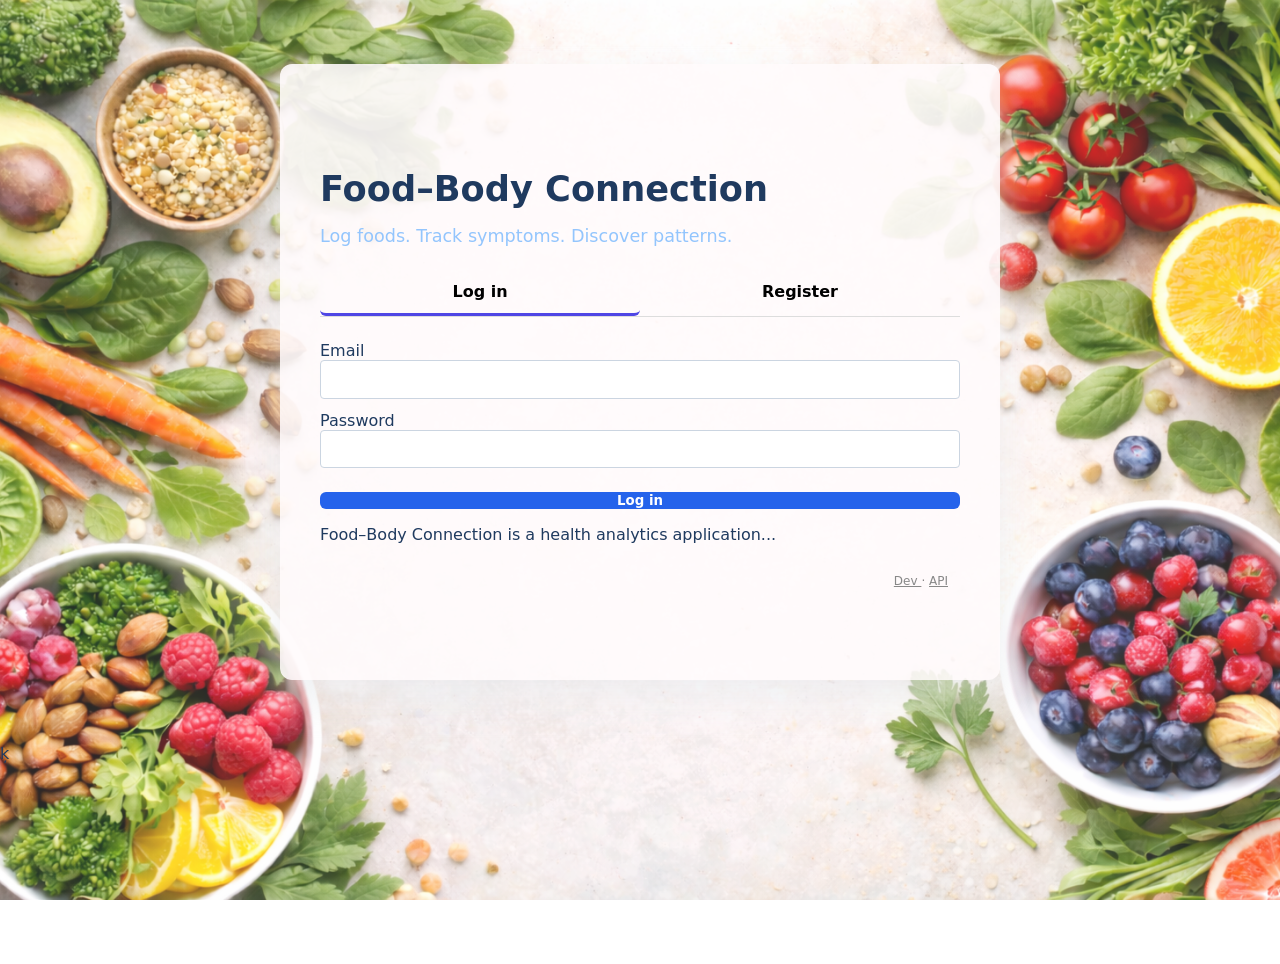
==== docs/index.html @ 5cd2c103 "index.html" ====
<!-- docs/index.html -->
<!DOCTYPE html>
<html lang="en">
<head>
  <meta charset="UTF-8" />
  <meta name="viewport" content="width=device-width, initial-scale=1.0"/>
  <title>Food–Body Connection | Login</title>
  <!-- Site Visit Counter -->
  <script data-goatcounter="https://kohoutal.goatcounter.com/count"
      async src="//gc.zgo.at/count.js">
  </script>
  <link rel="stylesheet" href="styles.css" />
  <link rel="icon" type="image/png" href="assets/images/background_iphone.png">
  <link rel="apple-touch-icon" href="static/apple-touch-icon.png">
</head>

<body>
  <main class="container">

    <h1>Food–Body Connection</h1>
    <p class="tagline">Log foods. Track symptoms. Discover patterns.</p>

    <!-- Tabs -->
    <div class="tabs">
      <button class="tab active" data-tab="login">Log in</button>
      <button class="tab" data-tab="register">Register</button>
    </div>

    <!-- Login -->
    <form id="login-form" class="form active">
      <label>
        Email
        <input type="email" id="login_email" required />
      </label>

      <label>
        Password
        <input type="password" id="login_password" required />
      </label>

      <button type="submit" class="primary">Log in</button>
    </form>

    <!-- Register -->
    <form id="register-form" class="form">
      <label>
        Email
        <input type="email" id="registration_email" required />
      </label>

      <label>
        Password
        <input type="password" id="registration_password" required />
      </label>

      <button type="submit" class="primary">Create account</button>
    </form>

    <p id="login-success" class="success"></p>
    <p id="login-error" class="error"></p>
    <p id="registration-success" class="success"></p>
    <p id="registration-error" class="error"></p>



    <div class="project-card">
      <!-- main content -->
      <p>Food–Body Connection is a health analytics application...</p>

      <!-- footnote -->
      <div class="project-footnote">
        <a href="https://alkohout.github.io/projects/food_body_connection/">
          Dev
        </a>
        ·
        <a href="https://foodbodyconnection.54.253.73.35.nip.io/docs" target="_blank">
          API
        </a>
      </div>
    </div>
  </main>
ķ
  <script type="module" src="js/main.js"></script>
  <script src="js/tabs.js"></script>
</body>
</html>
---- docs/styles.css ----
/* =========================
   Base / Reset
   ========================= */

html, body {
  height: 100%;
  margin: 0;
}

body {
  font-family: system-ui, -apple-system, BlinkMacSystemFont, "Segoe UI", sans-serif;
  color: #1f3a5f;
  background:
    linear-gradient(rgba(255,255,255,0.15), rgba(255,255,255,0.15)),
    url("assets/images/background.png") center / cover no-repeat fixed;
}

/* Mobile background */
@media (max-width: 768px) {
  body {
    background: url("assets/images/foodbody_background_mobile.jpg") center / cover no-repeat;
  }
}


/* =========================
   Layout
   ========================= */

.container {
  max-width: 640px;
  margin: 4rem auto;
  padding: 5rem 2.5rem;
  background: rgba(255, 251, 252, 0.9);
  border-radius: 12px;
  box-shadow: 0 20px 40px rgba(229, 231, 235, 0.6);
}


/* =========================
   Typography
   ========================= */

h1 {
  font-size: 2.2rem;
  margin-bottom: 0.5rem;
}

.tagline {
  font-size: 1.1rem;
  color: #93c5fd;
  margin-bottom: 1.5rem;
}

.status {
  margin-top: 1.5rem;
  font-style: italic;
  color: #9ca3af;
}

.success {
  color: #1a7f37;
  font-weight: 600;
  margin-top: 1rem;
}

.error {
  color: #b42318;
  font-weight: 600;
  margin-top: 1rem;
}

.helper-text {
  font-size: 0.85rem;
  color: #64748b;
}


/* =========================
   Tabs
   ========================= */

.tabs {
  display: flex;
  margin-bottom: 1.5rem;
  border-bottom: 1px solid #ddd;
}

.tab {
  flex: 1;
  padding: 0.75rem;
  background: none;
  border: none;
  font-size: 1rem;
  cursor: pointer;
  border-bottom: 3px solid transparent;
}

.tab.active {
  font-weight: 600;
  border-bottom-color: #4f46e5;
}


/* =========================
   Buttons
   ========================= */

button {
  font-family: inherit;
  font-weight: 600;
  border-radius: 6px;
  cursor: pointer;
}

.primary {
  background: #2563eb;
  color: #fff;
  border: none;
}

.primary:hover {
  background: #1d4ed8;
}

.secondary {
  background: #e5e7eb;
  color: #1f2937;
  border: 1px solid #cbd5e1;
}

.secondary:hover {
  background: #d1d5db;
}

button.primary {
  width: 100%;
  margin-top: 0.75rem;
}


/* =========================
   Forms – unified system
   ========================= */

.form {
  display: none;
  flex-direction: column;
  gap: 0.75rem;
}

.form.active {
  display: flex;
}

/* One row = label + control */
.form-row {
  display: grid;
  grid-template-columns: 130px 1fr;
  align-items: center;
  gap: 0.75rem;
}

/* Labels */
.form-row label {
  font-size: 0.9rem;
  white-space: nowrap;
}

/* Inputs & selects */
input,
select {
  height: 2.4rem;
  padding: 0 0.6rem;
  border-radius: 4px;
  border: 1px solid #cbd5e1;
  width: 100%;
  box-sizing: border-box;
}

/* Focus */
input:focus,
select:focus {
  outline: none;
  border-color: #2563eb;
  box-shadow: 0 0 0 2px rgba(37, 99, 235, 0.15);
}

/* Inline groups (quantity + unit, add allergen) */
.inline-fields,
.inline-add {
  display: inline-flex;
  align-items: center;
  gap: 0.5rem;
}

/* Field sizing */
#allergen-quantity,
#allergen-unit {
  width: 80px;
}

#allergen-date {
  width: 200px;
}

.inline-add input[type="text"] {
  width: 20ch;
}

/* Helper text alignment */
.form-row + .helper-text {
  margin-left: 130px;
}


/* =========================
   Autocomplete
   ========================= */

.autocomplete-wrapper {
  position: relative;
}

.suggestions {
  display: none;
  position: absolute;
  top: 100%;
  left: 0;
  right: 0;
  z-index: 1000;
  background: #fff;
  border: 1px solid #ccc;
  list-style: none;
  margin: 0;
  padding: 0;
  max-width: 300px;
}

.suggestions.visible {
  display: block;
}

.suggestions li {
  padding: 6px;
  cursor: pointer;
}

.suggestions li:hover {
  background: #eee;
}


/* =========================
   Stats / Analysis
   ========================= */

.stat-inline {
  display: flex;
  align-items: center;
  gap: 0.5rem;
  padding: 0.25rem 0.5rem;
  margin-left: 1rem;
  opacity: 0.9;
}

.stat-label {
  width: 110px;
  font-size: 0.85rem;
  color: #666;
}

.stat-value {
  font-size: 0.85rem;
  font-weight: 500;
}

.green { color: #2e7d32; }
.orange { color: #ef6c00; }
.red { color: #c62828; }


/* =========================
   Figures / Images
   ========================= */

.img-figure {
  display: inline-block;
}

.img-figure img {
  display: block;
  max-width: 100%;
  height: auto;
}

.img-figure figcaption {
  font-size: 0.6em;
  color: #666;
  text-align: justify;
}


/* =========================
   Responsive
   ========================= */

@media (max-width: 600px) {
  .form-row {
    grid-template-columns: 1fr;
  }

  .form-row + .helper-text {
    margin-left: 0;
  }
}

.range-wrapper {
  width: 100%;
  position: relative;
}

.range-wrapper input[type="range"] {
  width: 100%;
}

.range-labels {
  position: relative;
  height: 1.5em;
  margin-top: 6px;
}

.range-labels span {
  position: absolute;
  transform: translateX(-50%);
  font-size: 0.85em;
  white-space: nowrap;
}


.project-card {
  position: relative;
  padding-bottom: 2.5rem; /* room for footnote */
}

.project-footnote {
  position: absolute;
  bottom: 0.75rem;
  right: 0.75rem;

  font-size: 0.75em;
  color: #888;
  white-space: nowrap;
}

.project-footnote a {
  color: inherit;
  text-decoration: underline;
  text-decoration-thickness: 1px;
}

.project-footnote a:hover {
  color: #444;
}
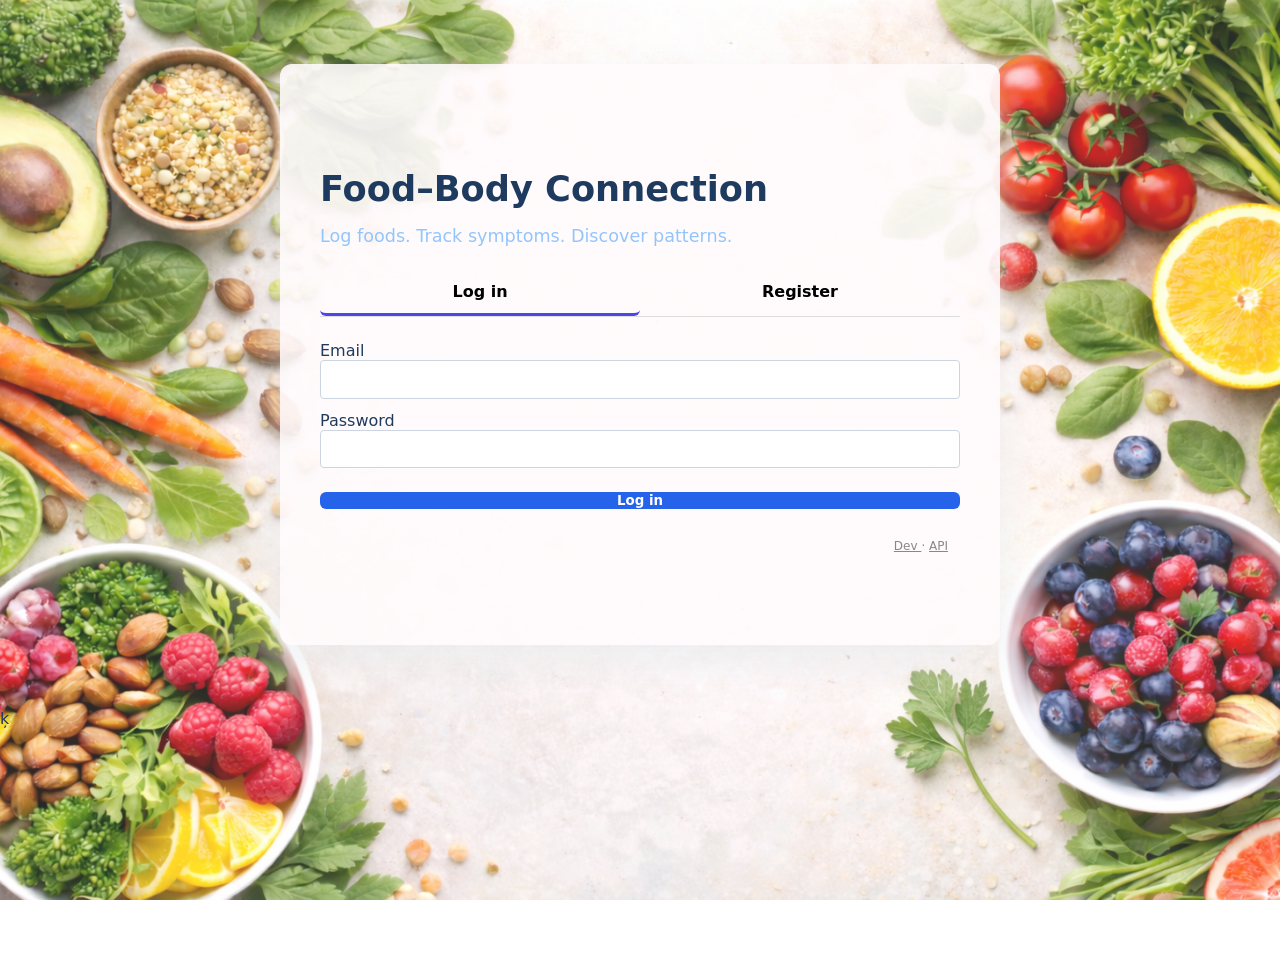
==== commit c2400457: "index.html" ====
--- a/docs/index.html
+++ b/docs/index.html
@@ -16,6 +16,7 @@
 
 <body>
   <main class="container">
+    <div class="project-card">
 
     <h1>Food–Body Connection</h1>
     <p class="tagline">Log foods. Track symptoms. Discover patterns.</p>
@@ -63,9 +64,6 @@
 
 
 
-    <div class="project-card">
-      <!-- main content -->
-      <p>Food–Body Connection is a health analytics application...</p>
 
       <!-- footnote -->
       <div class="project-footnote">
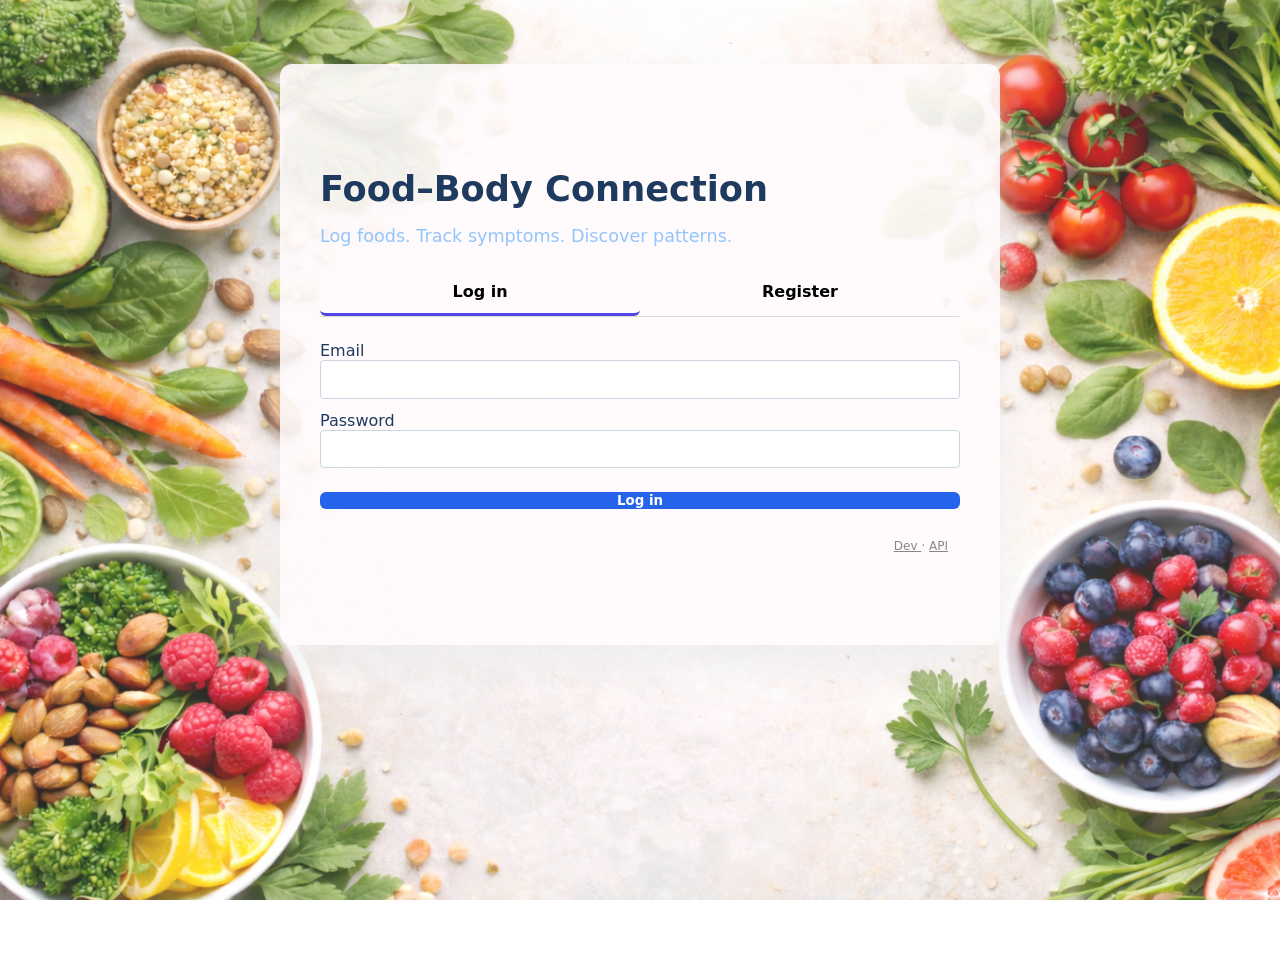
==== commit 9c61fd77: "commenting" ====
--- a/docs/index.html
+++ b/docs/index.html
@@ -2,13 +2,19 @@
 <!DOCTYPE html>
 <html lang="en">
 <head>
+  <!-- ===================== -->
+  <!-- Meta & Page Setup -->
+  <!-- ===================== -->
   <meta charset="UTF-8" />
   <meta name="viewport" content="width=device-width, initial-scale=1.0"/>
   <title>Food–Body Connection | Login</title>
-  <!-- Site Visit Counter -->
+
+  <!-- Site Visit Counter (GoatCounter Analytics) -->
   <script data-goatcounter="https://kohoutal.goatcounter.com/count"
       async src="//gc.zgo.at/count.js">
   </script>
+
+  <!-- Styles & Icons -->
   <link rel="stylesheet" href="styles.css" />
   <link rel="icon" type="image/png" href="assets/images/background_iphone.png">
   <link rel="apple-touch-icon" href="static/apple-touch-icon.png">
@@ -16,69 +22,109 @@
 
 <body>
   <main class="container">
+
+    <!-- ===================== -->
+    <!-- Project Card Wrapper -->
+    <!-- ===================== -->
     <div class="project-card">
 
-    <h1>Food–Body Connection</h1>
-    <p class="tagline">Log foods. Track symptoms. Discover patterns.</p>
+      <!-- Application Title -->
+      <h1>Food–Body Connection</h1>
 
-    <!-- Tabs -->
-    <div class="tabs">
-      <button class="tab active" data-tab="login">Log in</button>
-      <button class="tab" data-tab="register">Register</button>
-    </div>
+      <!-- Short product description -->
+      <p class="tagline">
+        Log foods. Track symptoms. Discover patterns.
+      </p>
 
-    <!-- Login -->
-    <form id="login-form" class="form active">
-      <label>
-        Email
-        <input type="email" id="login_email" required />
-      </label>
+      <!-- ===================== -->
+      <!-- Authentication Tabs -->
+      <!-- ===================== -->
+      <!-- Controlled by js/tabs.js -->
+      <div class="tabs">
+        <button class="tab active" data-tab="login">Log in</button>
+        <button class="tab" data-tab="register">Register</button>
+      </div>
 
-      <label>
-        Password
-        <input type="password" id="login_password" required />
-      </label>
+      <!-- ========================================================= -->
+      <!-- ======================= LOGIN FORM ====================== -->
+      <!-- ========================================================= -->
+      <!-- Handles existing user authentication (js/main.js) -->
+      <form id="login-form" class="form active">
 
-      <button type="submit" class="primary">Log in</button>
-    </form>
+        <!-- Email input -->
+        <label>
+          Email
+          <input type="email" id="login_email" required />
+        </label>
 
-    <!-- Register -->
-    <form id="register-form" class="form">
-      <label>
-        Email
-        <input type="email" id="registration_email" required />
-      </label>
+        <!-- Password input -->
+        <label>
+          Password
+          <input type="password" id="login_password" required />
+        </label>
 
-      <label>
-        Password
-        <input type="password" id="registration_password" required />
-      </label>
+        <!-- Submit button -->
+        <button type="submit" class="primary">Log in</button>
+      </form>
 
-      <button type="submit" class="primary">Create account</button>
-    </form>
+      <!-- ========================================================= -->
+      <!-- ===================== REGISTRATION FORM ================= -->
+      <!-- ========================================================= -->
+      <!-- Handles new account creation (js/main.js) -->
+      <form id="register-form" class="form">
 
-    <p id="login-success" class="success"></p>
-    <p id="login-error" class="error"></p>
-    <p id="registration-success" class="success"></p>
-    <p id="registration-error" class="error"></p>
+        <!-- Email input -->
+        <label>
+          Email
+          <input type="email" id="registration_email" required />
+        </label>
 
+        <!-- Password input -->
+        <label>
+          Password
+          <input type="password" id="registration_password" required />
+        </label>
 
+        <!-- Submit button -->
+        <button type="submit" class="primary">Create account</button>
+      </form>
 
+      <!-- ===================== -->
+      <!-- Status Messages -->
+      <!-- ===================== -->
+      <!-- Populated dynamically by main.js -->
+      <p id="login-success" class="success"></p>
+      <p id="login-error" class="error"></p>
+      <p id="registration-success" class="success"></p>
+      <p id="registration-error" class="error"></p>
 
-      <!-- footnote -->
+      <!-- ===================== -->
+      <!-- Footer Links -->
+      <!-- ===================== -->
       <div class="project-footnote">
+        <!-- Developer / project page -->
         <a href="https://alkohout.github.io/projects/food_body_connection/">
           Dev
         </a>
         ·
+        <!-- API documentation -->
         <a href="https://foodbodyconnection.54.253.73.35.nip.io/docs" target="_blank">
           API
         </a>
       </div>
+
     </div>
   </main>
-ķ
+
+  <!-- ===================== -->
+  <!-- JavaScript Files -->
+  <!-- ===================== -->
+
+  <!-- Main authentication logic -->
   <script type="module" src="js/main.js"></script>
+
+  <!-- Tab switching functionality -->
   <script src="js/tabs.js"></script>
+
 </body>
-</html>
+</html>
--- a/docs/styles.css
+++ b/docs/styles.css
@@ -2,20 +2,24 @@
    Base / Reset
    ========================= */
 
+/* Ensure full-height layout and remove default spacing */
 html, body {
   height: 100%;
   margin: 0;
 }
 
+/* Global body styling: font, text color, and layered background */
 body {
   font-family: system-ui, -apple-system, BlinkMacSystemFont, "Segoe UI", sans-serif;
   color: #1f3a5f;
   background:
+    /* Light overlay for better text readability */
     linear-gradient(rgba(255,255,255,0.15), rgba(255,255,255,0.15)),
+    /* Desktop background image */
     url("assets/images/background.png") center / cover no-repeat fixed;
 }
 
-/* Mobile background */
+/* Mobile-specific background (simpler, non-fixed for performance) */
 @media (max-width: 768px) {
   body {
     background: url("assets/images/foodbody_background_mobile.jpg") center / cover no-repeat;
@@ -27,13 +31,14 @@
    Layout
    ========================= */
 
+/* Main centered content container (card style) */
 .container {
   max-width: 640px;
-  margin: 4rem auto;
-  padding: 5rem 2.5rem;
-  background: rgba(255, 251, 252, 0.9);
-  border-radius: 12px;
-  box-shadow: 0 20px 40px rgba(229, 231, 235, 0.6);
+  margin: 4rem auto;              /* Center horizontally with top spacing */
+  padding: 5rem 2.5rem;           /* Inner spacing */
+  background: rgba(255, 251, 252, 0.9); /* Semi-transparent background */
+  border-radius: 12px;            /* Rounded corners */
+  box-shadow: 0 20px 40px rgba(229, 231, 235, 0.6); /* Soft shadow */
 }
 
 
@@ -41,35 +46,41 @@
    Typography
    ========================= */
 
+/* Main page heading */
 h1 {
   font-size: 2.2rem;
   margin-bottom: 0.5rem;
 }
 
+/* Subtitle or tagline text */
 .tagline {
   font-size: 1.1rem;
   color: #93c5fd;
   margin-bottom: 1.5rem;
 }
 
+/* Neutral status message (e.g., loading state) */
 .status {
   margin-top: 1.5rem;
   font-style: italic;
   color: #9ca3af;
 }
 
+/* Success message styling */
 .success {
   color: #1a7f37;
   font-weight: 600;
   margin-top: 1rem;
 }
 
+/* Error message styling */
 .error {
   color: #b42318;
   font-weight: 600;
   margin-top: 1rem;
 }
 
+/* Small helper or hint text */
 .helper-text {
   font-size: 0.85rem;
   color: #64748b;
@@ -80,22 +91,25 @@
    Tabs
    ========================= */
 
+/* Tab container with bottom divider */
 .tabs {
   display: flex;
   margin-bottom: 1.5rem;
   border-bottom: 1px solid #ddd;
 }
 
+/* Individual tab button */
 .tab {
-  flex: 1;
+  flex: 1;                        /* Equal width tabs */
   padding: 0.75rem;
   background: none;
   border: none;
   font-size: 1rem;
   cursor: pointer;
-  border-bottom: 3px solid transparent;
-}
-
+  border-bottom: 3px solid transparent; /* For active indicator */
+}
+
+/* Active tab styling */
 .tab.active {
   font-weight: 600;
   border-bottom-color: #4f46e5;
@@ -106,6 +120,7 @@
    Buttons
    ========================= */
 
+/* Base button styling */
 button {
   font-family: inherit;
   font-weight: 600;
@@ -113,26 +128,31 @@
   cursor: pointer;
 }
 
+/* Primary action button */
 .primary {
   background: #2563eb;
   color: #fff;
   border: none;
 }
 
+/* Primary hover state */
 .primary:hover {
   background: #1d4ed8;
 }
 
+/* Secondary action button */
 .secondary {
   background: #e5e7eb;
   color: #1f2937;
   border: 1px solid #cbd5e1;
 }
 
+/* Secondary hover state */
 .secondary:hover {
   background: #d1d5db;
 }
 
+/* Full-width primary button (typically form submit) */
 button.primary {
   width: 100%;
   margin-top: 0.75rem;
@@ -143,31 +163,33 @@
    Forms – unified system
    ========================= */
 
+/* Hidden by default (toggled via .active class) */
 .form {
   display: none;
   flex-direction: column;
-  gap: 0.75rem;
-}
-
+  gap: 0.75rem; /* Vertical spacing between rows */
+}
+
+/* Visible form */
 .form.active {
   display: flex;
 }
 
-/* One row = label + control */
+/* Form row layout: label + input grid */
 .form-row {
   display: grid;
-  grid-template-columns: 130px 1fr;
+  grid-template-columns: 130px 1fr; /* Fixed label width */
   align-items: center;
   gap: 0.75rem;
 }
 
-/* Labels */
+/* Label styling */
 .form-row label {
   font-size: 0.9rem;
   white-space: nowrap;
 }
 
-/* Inputs & selects */
+/* Text inputs and dropdowns */
 input,
 select {
   height: 2.4rem;
@@ -178,7 +200,7 @@
   box-sizing: border-box;
 }
 
-/* Focus */
+/* Focus state for accessibility feedback */
 input:focus,
 select:focus {
   outline: none;
@@ -186,7 +208,7 @@
   box-shadow: 0 0 0 2px rgba(37, 99, 235, 0.15);
 }
 
-/* Inline groups (quantity + unit, add allergen) */
+/* Inline field grouping (e.g., quantity + unit) */
 .inline-fields,
 .inline-add {
   display: inline-flex;
@@ -194,7 +216,7 @@
   gap: 0.5rem;
 }
 
-/* Field sizing */
+/* Specific field width constraints */
 #allergen-quantity,
 #allergen-unit {
   width: 80px;
@@ -204,11 +226,12 @@
   width: 200px;
 }
 
+/* Narrow width for inline text input */
 .inline-add input[type="text"] {
   width: 20ch;
 }
 
-/* Helper text alignment */
+/* Align helper text under input column */
 .form-row + .helper-text {
   margin-left: 130px;
 }
@@ -218,14 +241,16 @@
    Autocomplete
    ========================= */
 
+/* Wrapper enables absolute positioning of suggestions */
 .autocomplete-wrapper {
   position: relative;
 }
 
+/* Dropdown suggestion list */
 .suggestions {
   display: none;
   position: absolute;
-  top: 100%;
+  top: 100%;      /* Directly below input */
   left: 0;
   right: 0;
   z-index: 1000;
@@ -237,15 +262,18 @@
   max-width: 300px;
 }
 
+/* Visible state */
 .suggestions.visible {
   display: block;
 }
 
+/* Individual suggestion item */
 .suggestions li {
   padding: 6px;
   cursor: pointer;
 }
 
+/* Hover effect for suggestions */
 .suggestions li:hover {
   background: #eee;
 }
@@ -255,26 +283,34 @@
    Stats / Analysis
    ========================= */
 
+/* Inline statistic row */
 .stat-inline {
   display: flex;
   align-items: center;
-  gap: 0.5rem;
+  gap: 0.5rem; 
   padding: 0.25rem 0.5rem;
   margin-left: 1rem;
   opacity: 0.9;
 }
 
+/* Fixed-width stat label */
 .stat-label {
-  width: 110px;
+  flex: 0 0 200px;
+  width: 200px;
   font-size: 0.85rem;
   color: #666;
 }
 
+/* Right-aligned numeric stat value */
 .stat-value {
+  flex: 0 0 80px;
   font-size: 0.85rem;
   font-weight: 500;
-}
-
+  text-align: right;
+  font-variant-numeric: tabular-nums; /* Align digits evenly */
+}
+
+/* Color indicators */
 .green { color: #2e7d32; }
 .orange { color: #ef6c00; }
 .red { color: #c62828; }
@@ -284,16 +320,19 @@
    Figures / Images
    ========================= */
 
+/* Wrapper for images with captions */
 .img-figure {
   display: inline-block;
 }
 
+/* Responsive image behavior */
 .img-figure img {
   display: block;
   max-width: 100%;
   height: auto;
 }
 
+/* Small caption text */
 .img-figure figcaption {
   font-size: 0.6em;
   color: #666;
@@ -305,6 +344,7 @@
    Responsive
    ========================= */
 
+/* Stack labels and inputs vertically on small screens */
 @media (max-width: 600px) {
   .form-row {
     grid-template-columns: 1fr;
@@ -315,21 +355,25 @@
   }
 }
 
+/* Range slider wrapper */
 .range-wrapper {
   width: 100%;
   position: relative;
 }
 
+/* Full-width range input */
 .range-wrapper input[type="range"] {
   width: 100%;
 }
 
+/* Container for custom range labels */
 .range-labels {
   position: relative;
   height: 1.5em;
   margin-top: 6px;
 }
 
+/* Individual positioned range label */
 .range-labels span {
   position: absolute;
   transform: translateX(-50%);
@@ -338,11 +382,17 @@
 }
 
 
+/* =========================
+   Project Card / Footnote
+   ========================= */
+
+/* Card with reserved space for absolute footnote */
 .project-card {
   position: relative;
-  padding-bottom: 2.5rem; /* room for footnote */
-}
-
+  padding-bottom: 2.5rem;
+}
+
+/* Bottom-right small attribution text */
 .project-footnote {
   position: absolute;
   bottom: 0.75rem;
@@ -353,12 +403,14 @@
   white-space: nowrap;
 }
 
+/* Footnote link styling */
 .project-footnote a {
   color: inherit;
   text-decoration: underline;
   text-decoration-thickness: 1px;
 }
 
+/* Hover effect for footnote link */
 .project-footnote a:hover {
   color: #444;
 }
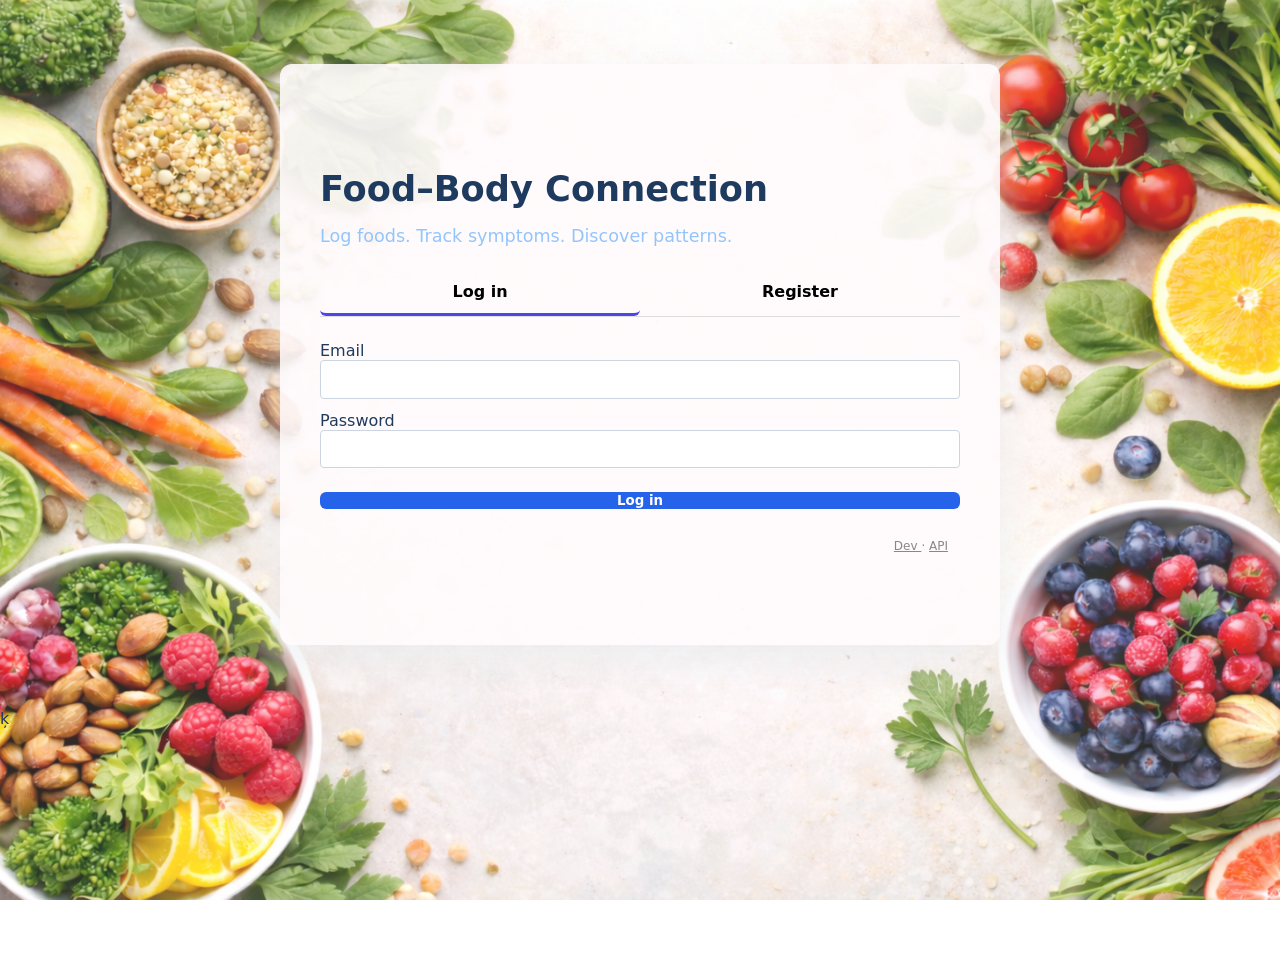
==== commit f58d81dd: "commenting" ====
--- a/docs/index.html
+++ b/docs/index.html
@@ -2,19 +2,13 @@
 <!DOCTYPE html>
 <html lang="en">
 <head>
-  <!-- ===================== -->
-  <!-- Meta & Page Setup -->
-  <!-- ===================== -->
   <meta charset="UTF-8" />
   <meta name="viewport" content="width=device-width, initial-scale=1.0"/>
   <title>Food–Body Connection | Login</title>
-
-  <!-- Site Visit Counter (GoatCounter Analytics) -->
+  <!-- Site Visit Counter -->
   <script data-goatcounter="https://kohoutal.goatcounter.com/count"
       async src="//gc.zgo.at/count.js">
   </script>
-
-  <!-- Styles & Icons -->
   <link rel="stylesheet" href="styles.css" />
   <link rel="icon" type="image/png" href="assets/images/background_iphone.png">
   <link rel="apple-touch-icon" href="static/apple-touch-icon.png">
@@ -22,109 +16,69 @@
 
 <body>
   <main class="container">
-
-    <!-- ===================== -->
-    <!-- Project Card Wrapper -->
-    <!-- ===================== -->
     <div class="project-card">
 
-      <!-- Application Title -->
-      <h1>Food–Body Connection</h1>
+    <h1>Food–Body Connection</h1>
+    <p class="tagline">Log foods. Track symptoms. Discover patterns.</p>
 
-      <!-- Short product description -->
-      <p class="tagline">
-        Log foods. Track symptoms. Discover patterns.
-      </p>
+    <!-- Tabs -->
+    <div class="tabs">
+      <button class="tab active" data-tab="login">Log in</button>
+      <button class="tab" data-tab="register">Register</button>
+    </div>
 
-      <!-- ===================== -->
-      <!-- Authentication Tabs -->
-      <!-- ===================== -->
-      <!-- Controlled by js/tabs.js -->
-      <div class="tabs">
-        <button class="tab active" data-tab="login">Log in</button>
-        <button class="tab" data-tab="register">Register</button>
-      </div>
+    <!-- Login -->
+    <form id="login-form" class="form active">
+      <label>
+        Email
+        <input type="email" id="login_email" required />
+      </label>
 
-      <!-- ========================================================= -->
-      <!-- ======================= LOGIN FORM ====================== -->
-      <!-- ========================================================= -->
-      <!-- Handles existing user authentication (js/main.js) -->
-      <form id="login-form" class="form active">
+      <label>
+        Password
+        <input type="password" id="login_password" required />
+      </label>
 
-        <!-- Email input -->
-        <label>
-          Email
-          <input type="email" id="login_email" required />
-        </label>
+      <button type="submit" class="primary">Log in</button>
+    </form>
 
-        <!-- Password input -->
-        <label>
-          Password
-          <input type="password" id="login_password" required />
-        </label>
+    <!-- Register -->
+    <form id="register-form" class="form">
+      <label>
+        Email
+        <input type="email" id="registration_email" required />
+      </label>
 
-        <!-- Submit button -->
-        <button type="submit" class="primary">Log in</button>
-      </form>
+      <label>
+        Password
+        <input type="password" id="registration_password" required />
+      </label>
 
-      <!-- ========================================================= -->
-      <!-- ===================== REGISTRATION FORM ================= -->
-      <!-- ========================================================= -->
-      <!-- Handles new account creation (js/main.js) -->
-      <form id="register-form" class="form">
+      <button type="submit" class="primary">Create account</button>
+    </form>
 
-        <!-- Email input -->
-        <label>
-          Email
-          <input type="email" id="registration_email" required />
-        </label>
+    <p id="login-success" class="success"></p>
+    <p id="login-error" class="error"></p>
+    <p id="registration-success" class="success"></p>
+    <p id="registration-error" class="error"></p>
 
-        <!-- Password input -->
-        <label>
-          Password
-          <input type="password" id="registration_password" required />
-        </label>
 
-        <!-- Submit button -->
-        <button type="submit" class="primary">Create account</button>
-      </form>
 
-      <!-- ===================== -->
-      <!-- Status Messages -->
-      <!-- ===================== -->
-      <!-- Populated dynamically by main.js -->
-      <p id="login-success" class="success"></p>
-      <p id="login-error" class="error"></p>
-      <p id="registration-success" class="success"></p>
-      <p id="registration-error" class="error"></p>
 
-      <!-- ===================== -->
-      <!-- Footer Links -->
-      <!-- ===================== -->
+      <!-- footnote -->
       <div class="project-footnote">
-        <!-- Developer / project page -->
         <a href="https://alkohout.github.io/projects/food_body_connection/">
           Dev
         </a>
         ·
-        <!-- API documentation -->
         <a href="https://foodbodyconnection.54.253.73.35.nip.io/docs" target="_blank">
           API
         </a>
       </div>
-
     </div>
   </main>
-
-  <!-- ===================== -->
-  <!-- JavaScript Files -->
-  <!-- ===================== -->
-
-  <!-- Main authentication logic -->
+ķ
   <script type="module" src="js/main.js"></script>
-
-  <!-- Tab switching functionality -->
   <script src="js/tabs.js"></script>
-
 </body>
-</html>+</html>
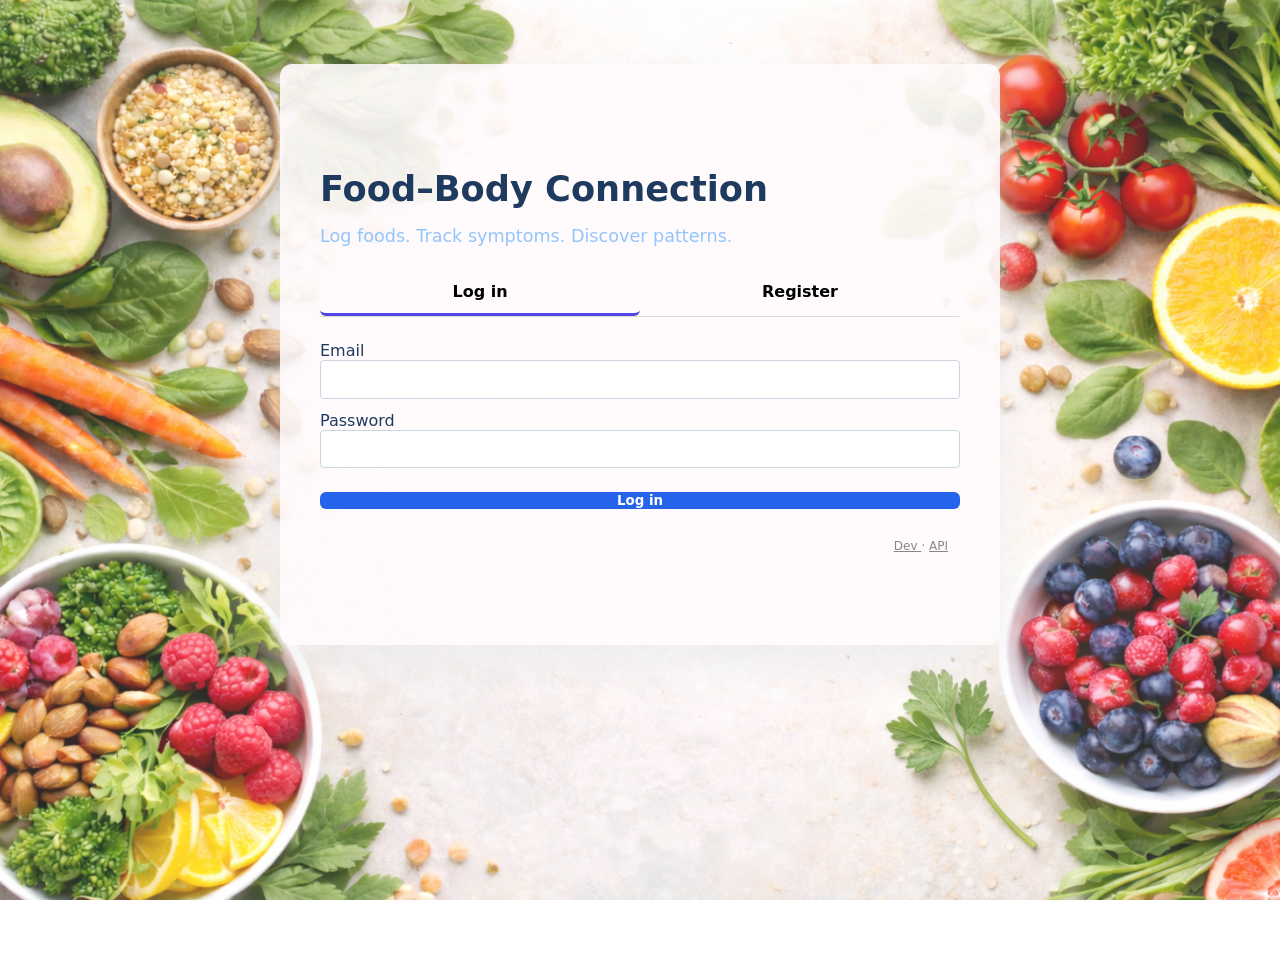
==== commit e06a4cca: "commenting" ====
--- a/docs/index.html
+++ b/docs/index.html
@@ -2,13 +2,19 @@
 <!DOCTYPE html>
 <html lang="en">
 <head>
+  <!-- ===================== -->
+  <!-- Meta & Page Setup -->
+  <!-- ===================== -->
   <meta charset="UTF-8" />
   <meta name="viewport" content="width=device-width, initial-scale=1.0"/>
   <title>Food–Body Connection | Login</title>
-  <!-- Site Visit Counter -->
+
+  <!-- Site Visit Counter (GoatCounter Analytics) -->
   <script data-goatcounter="https://kohoutal.goatcounter.com/count"
       async src="//gc.zgo.at/count.js">
   </script>
+
+  <!-- Styles & Icons -->
   <link rel="stylesheet" href="styles.css" />
   <link rel="icon" type="image/png" href="assets/images/background_iphone.png">
   <link rel="apple-touch-icon" href="static/apple-touch-icon.png">
@@ -16,69 +22,109 @@
 
 <body>
   <main class="container">
+
+    <!-- ===================== -->
+    <!-- Project Card Wrapper -->
+    <!-- ===================== -->
     <div class="project-card">
 
-    <h1>Food–Body Connection</h1>
-    <p class="tagline">Log foods. Track symptoms. Discover patterns.</p>
+      <!-- Application Title -->
+      <h1>Food–Body Connection</h1>
 
-    <!-- Tabs -->
-    <div class="tabs">
-      <button class="tab active" data-tab="login">Log in</button>
-      <button class="tab" data-tab="register">Register</button>
-    </div>
+      <!-- Short product description -->
+      <p class="tagline">
+        Log foods. Track symptoms. Discover patterns.
+      </p>
 
-    <!-- Login -->
-    <form id="login-form" class="form active">
-      <label>
-        Email
-        <input type="email" id="login_email" required />
-      </label>
+      <!-- ===================== -->
+      <!-- Authentication Tabs -->
+      <!-- ===================== -->
+      <!-- Controlled by js/tabs.js -->
+      <div class="tabs">
+        <button class="tab active" data-tab="login">Log in</button>
+        <button class="tab" data-tab="register">Register</button>
+      </div>
 
-      <label>
-        Password
-        <input type="password" id="login_password" required />
-      </label>
+      <!-- ========================================================= -->
+      <!-- ======================= LOGIN FORM ====================== -->
+      <!-- ========================================================= -->
+      <!-- Handles existing user authentication (js/main.js) -->
+      <form id="login-form" class="form active">
 
-      <button type="submit" class="primary">Log in</button>
-    </form>
+        <!-- Email input -->
+        <label>
+          Email
+          <input type="email" id="login_email" required />
+        </label>
 
-    <!-- Register -->
-    <form id="register-form" class="form">
-      <label>
-        Email
-        <input type="email" id="registration_email" required />
-      </label>
+        <!-- Password input -->
+        <label>
+          Password
+          <input type="password" id="login_password" required />
+        </label>
 
-      <label>
-        Password
-        <input type="password" id="registration_password" required />
-      </label>
+        <!-- Submit button -->
+        <button type="submit" class="primary">Log in</button>
+      </form>
 
-      <button type="submit" class="primary">Create account</button>
-    </form>
+      <!-- ========================================================= -->
+      <!-- ===================== REGISTRATION FORM ================= -->
+      <!-- ========================================================= -->
+      <!-- Handles new account creation (js/main.js) -->
+      <form id="register-form" class="form">
 
-    <p id="login-success" class="success"></p>
-    <p id="login-error" class="error"></p>
-    <p id="registration-success" class="success"></p>
-    <p id="registration-error" class="error"></p>
+        <!-- Email input -->
+        <label>
+          Email
+          <input type="email" id="registration_email" required />
+        </label>
 
+        <!-- Password input -->
+        <label>
+          Password
+          <input type="password" id="registration_password" required />
+        </label>
 
+        <!-- Submit button -->
+        <button type="submit" class="primary">Create account</button>
+      </form>
 
+      <!-- ===================== -->
+      <!-- Status Messages -->
+      <!-- ===================== -->
+      <!-- Populated dynamically by main.js -->
+      <p id="login-success" class="success"></p>
+      <p id="login-error" class="error"></p>
+      <p id="registration-success" class="success"></p>
+      <p id="registration-error" class="error"></p>
 
-      <!-- footnote -->
+      <!-- ===================== -->
+      <!-- Footer Links -->
+      <!-- ===================== -->
       <div class="project-footnote">
+        <!-- Developer / project page -->
         <a href="https://alkohout.github.io/projects/food_body_connection/">
           Dev
         </a>
         ·
+        <!-- API documentation -->
         <a href="https://foodbodyconnection.54.253.73.35.nip.io/docs" target="_blank">
           API
         </a>
       </div>
+
     </div>
   </main>
-ķ
+
+  <!-- ===================== -->
+  <!-- JavaScript Files -->
+  <!-- ===================== -->
+
+  <!-- Main authentication logic -->
   <script type="module" src="js/main.js"></script>
+
+  <!-- Tab switching functionality -->
   <script src="js/tabs.js"></script>
+
 </body>
-</html>
+</html>
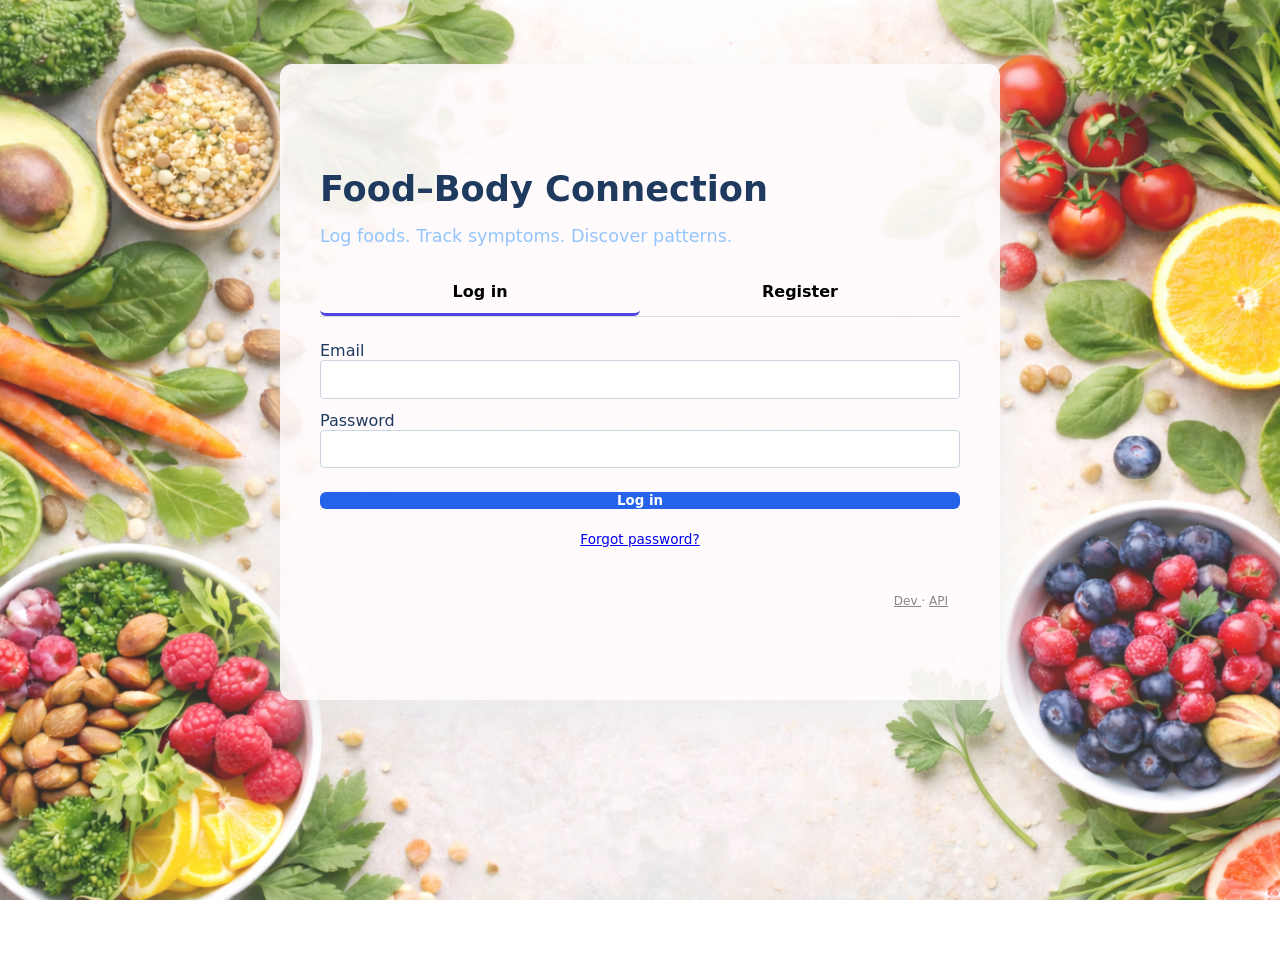
==== commit 31bf1103: "add forgot/reset password flow with Gmail SMTP" ====
--- a/docs/index.html
+++ b/docs/index.html
@@ -65,6 +65,24 @@
 
         <!-- Submit button -->
         <button type="submit" class="primary">Log in</button>
+
+        <!-- Forgot password link -->
+        <p style="text-align:center; margin-top: 0.5rem;">
+          <a href="#" id="forgot-password-link" style="font-size:0.85em;">Forgot password?</a>
+        </p>
+      </form>
+
+      <!-- Forgot password inline form (hidden by default) -->
+      <form id="forgot-form" class="form" style="display:none;">
+        <p style="margin-bottom:0.75rem; font-size:0.9em;">Enter your email and we'll send you a reset link.</p>
+        <label>
+          Email
+          <input type="email" id="forgot_email" required />
+        </label>
+        <button type="submit" class="primary">Send reset link</button>
+        <p style="text-align:center; margin-top:0.5rem;">
+          <a href="#" id="back-to-login-link" style="font-size:0.85em;">Back to login</a>
+        </p>
       </form>
 
       <!-- ========================================================= -->
--- a/docs/styles.css
+++ b/docs/styles.css
@@ -413,4 +413,254 @@
 /* Hover effect for footnote link */
 .project-footnote a:hover {
   color: #444;
+}
+
+.analysis-picker-container {
+  margin-top: 1.5rem;
+  padding: 1rem;
+  border: 1px solid #ddd;
+  border-radius: 12px;
+  background: #fafafa;
+}
+
+.analysis-display-container {
+  margin-top: 1rem;
+}
+
+.analysis-panel {
+  display: none;
+}
+
+.analysis-panel.visible {
+  display: block;
+}
+
+
+/* =========================
+   Recent Logs – spreadsheet style
+   ========================= */
+
+.recent-logs-section {
+  margin-top: 1.5rem;
+  border-top: 1px solid #e5e7eb;
+  padding-top: 1rem;
+}
+
+.recent-logs-title {
+  font-size: 0.95rem;
+  font-weight: 600;
+  color: #374151;
+  margin: 0 0 0.5rem 0;
+}
+
+.logs-empty,
+.logs-loading {
+  font-size: 0.85rem;
+  color: #9ca3af;
+  font-style: italic;
+  margin: 0;
+}
+
+.logs-table {
+  width: 100%;
+  border-collapse: collapse;
+  font-size: 0.85rem;
+  table-layout: fixed;
+}
+
+.logs-table thead th {
+  text-align: left;
+  padding: 0.25rem 0.4rem;
+  font-size: 0.75rem;
+  color: #9ca3af;
+  font-weight: 500;
+  border-bottom: 1px solid #e5e7eb;
+}
+
+/* Column widths — browser scales these proportionally to fill 100% */
+.logs-table thead th:first-child  { width: 110px; }
+.logs-table thead th:nth-child(2) { width: 140px; }
+.logs-table thead th:last-child   { width: 88px; }
+
+.logs-table tbody td {
+  padding: 0.28rem 0.4rem;
+  border-bottom: 1px solid #f3f4f6;
+  vertical-align: middle;
+}
+
+.log-cell {
+  cursor: pointer;
+}
+
+.log-cell:hover .cell-display {
+  background: #eff6ff;
+  border-radius: 3px;
+}
+
+.cell-display {
+  display: block;
+  min-height: 1.5rem;
+  line-height: 1.5rem;
+  padding: 0 0.2rem;
+  overflow: hidden;
+  text-overflow: ellipsis;
+  white-space: nowrap;
+}
+
+.cell-input {
+  width: 100%;
+  height: 1.75rem;
+  padding: 0 0.3rem;
+  border: 1.5px solid #2563eb;
+  border-radius: 3px;
+  font-size: 0.82rem;
+  font-family: inherit;
+  box-sizing: border-box;
+  background: #fff;
+  outline: none;
+}
+
+/* Qty + Unit side-by-side in the Amount cell */
+.cell-amount-inputs {
+  display: flex;
+  gap: 0.2rem;
+}
+
+.cell-qty { width: 56px !important; flex-shrink: 0; }
+.cell-unit { flex: 1; min-width: 0; }
+
+/* Row state feedback */
+.log-row--saving { opacity: 0.5; pointer-events: none; }
+
+.log-row--saved td   { background: #dcfce7; transition: background 0.8s ease; }
+.log-row--error td   { background: #fee2e2; transition: background 0.8s ease; }
+
+
+/* =========================
+   Time series – controls
+   ========================= */
+
+.ts-type-sel { width: 100px; flex-shrink: 0; }
+.ts-name-sel { flex: 1; min-width: 0; }
+
+.ts-range-btns {
+  display: flex;
+  gap: 0.3rem;
+  flex-wrap: wrap;
+}
+
+.ts-range-btn {
+  padding: 0.3rem 0.75rem;
+  font-size: 0.8rem;
+  font-weight: 500;
+  background: #f3f4f6;
+  border: 1px solid #d1d5db;
+  border-radius: 4px;
+  cursor: pointer;
+  color: #374151;
+  width: auto;
+  margin: 0;
+}
+
+.ts-range-btn:hover { background: #e5e7eb; }
+
+.ts-range-btn.active {
+  background: #2563eb;
+  color: #fff;
+  border-color: #2563eb;
+}
+
+
+/* =========================
+   Medications tab
+   ========================= */
+
+.med-section {
+  margin-bottom: 1rem;
+}
+
+.med-current-list {
+  display: flex;
+  flex-direction: column;
+  gap: 0.6rem;
+  margin-top: 0.5rem;
+}
+
+.med-card {
+  border: 1px solid #e5e7eb;
+  border-radius: 8px;
+  padding: 0.75rem 1rem;
+  background: #fff;
+}
+
+.med-card-header {
+  display: flex;
+  align-items: baseline;
+  gap: 0.5rem;
+  flex-wrap: wrap;
+  margin-bottom: 0.15rem;
+}
+
+.med-card-name {
+  font-weight: 600;
+  font-size: 0.95rem;
+}
+
+.med-card-dose {
+  font-size: 0.85rem;
+  color: #4b5563;
+}
+
+.med-card-since {
+  font-size: 0.75rem;
+  color: #9ca3af;
+  margin-bottom: 0.45rem;
+}
+
+.med-card-actions {
+  display: flex;
+  gap: 0.4rem;
+}
+
+.med-card-actions button {
+  width: auto;
+  margin: 0;
+  padding: 0.25rem 0.75rem;
+  font-size: 0.8rem;
+}
+
+.med-change-panel {
+  margin-top: 0.75rem;
+  padding-top: 0.75rem;
+  border-top: 1px solid #f3f4f6;
+}
+
+.med-history-table {
+  width: 100%;
+  border-collapse: collapse;
+  font-size: 0.82rem;
+  margin-top: 0.5rem;
+}
+
+.med-history-table th {
+  text-align: left;
+  padding: 0.25rem 0.4rem;
+  font-size: 0.75rem;
+  color: #9ca3af;
+  font-weight: 500;
+  border-bottom: 1px solid #e5e7eb;
+}
+
+.med-history-table td {
+  padding: 0.3rem 0.4rem;
+  border-bottom: 1px solid #f3f4f6;
+  vertical-align: middle;
+}
+
+.med-row--active td {
+  background: #f0fdf4;
+}
+
+.med-row--ended td {
+  color: #9ca3af;
 }
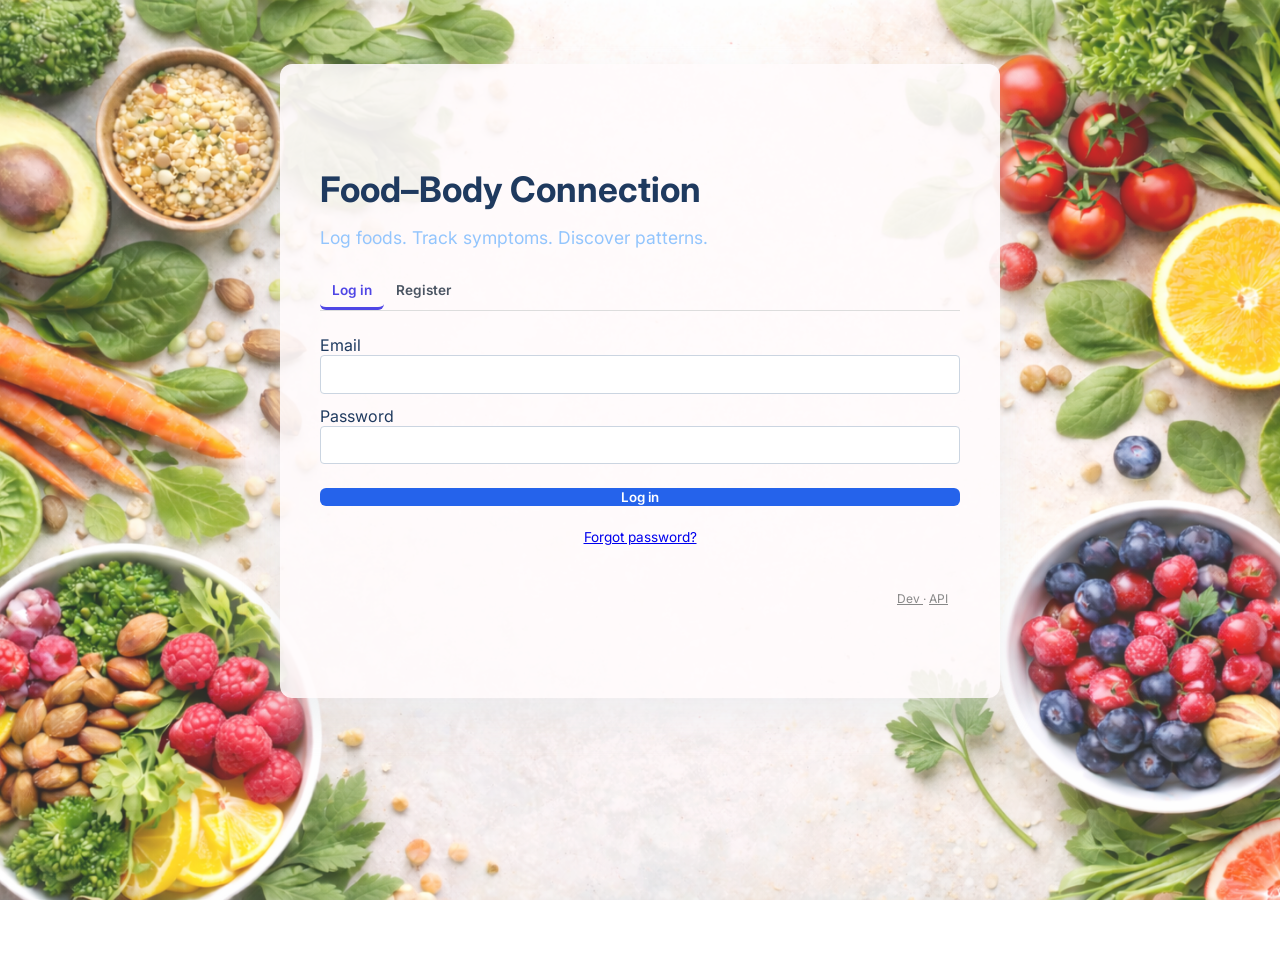
==== commit 1e1207d1: "Pin one font so text matches on every device The stack was system-ui first, which resolved to SF Pro" ====
--- a/docs/index.html
+++ b/docs/index.html
@@ -15,6 +15,13 @@
   </script>
 
   <!-- Styles & Icons -->
+  <link rel="preconnect" href="https://fonts.googleapis.com" />
+  <link rel="preconnect" href="https://fonts.gstatic.com" crossorigin />
+  <!-- Pinned rather than using the system stack, which resolved to SF Pro on
+       an iPhone and Segoe UI on Windows and so never matched between them.
+       display=swap shows the fallback immediately rather than blank text if
+       the font is slow or unreachable. -->
+  <link href="https://fonts.googleapis.com/css2?family=Inter:wght@400;500;600;700&display=swap" rel="stylesheet" />
   <link rel="stylesheet" href="styles.css" />
   <link rel="icon" type="image/png" href="assets/images/background_iphone.png">
   <link rel="apple-touch-icon" href="static/apple-touch-icon.png">
@@ -125,8 +132,10 @@
           Dev
         </a>
         ·
-        <!-- API documentation -->
-        <a href="https://foodbodyconnection.54.253.73.35.nip.io/docs" target="_blank">
+        <!-- API documentation.
+             Keep this host in step with API_URL in docs/js/api.js — it sat on
+             the old 54.253.73.35 address for a while after the box moved. -->
+        <a href="https://foodbodyconnection.159.13.61.101.nip.io/docs" target="_blank">
           API
         </a>
       </div>
--- a/docs/styles.css
+++ b/docs/styles.css
@@ -10,7 +10,9 @@
 
 /* Global body styling: font, text color, and layered background */
 body {
-  font-family: system-ui, -apple-system, BlinkMacSystemFont, "Segoe UI", sans-serif;
+  /* Inter first so every device renders the same text; the system stack stays
+     behind it as a fallback if the font does not load. */
+  font-family: "Inter", system-ui, -apple-system, BlinkMacSystemFont, "Segoe UI", sans-serif;
   color: #1f3a5f;
   background:
     /* Light overlay for better text readability */
@@ -52,6 +54,23 @@
   margin-bottom: 0.5rem;
 }
 
+.user-count-badge {
+  position: fixed;
+  right: 1rem;
+  bottom: 1rem;
+  padding: 0.35rem 0.6rem;
+  background: rgba(255, 255, 255, 0.78);
+  color: #1f3a5f;
+  font-size: 0.8rem;
+  font-weight: 600;
+  border: 1px solid rgba(31, 58, 95, 0.2);
+  border-radius: 999px;
+  backdrop-filter: blur(4px);
+  white-space: nowrap;
+  z-index: 30;
+  pointer-events: none;
+}
+
 /* Subtitle or tagline text */
 .tagline {
   font-size: 1.1rem;
@@ -94,24 +113,36 @@
 /* Tab container with bottom divider */
 .tabs {
   display: flex;
+  /* Wrap rather than stretch or scroll. Stretching made each tab a seventh of
+     the bar on a wide screen and looked nothing like the phone; scrolling put
+     roughly 250px of tabs off the right of a phone with the scrollbar hidden,
+     so Training — the last one — was invisible with nothing to suggest it was
+     there. Wrapping keeps every tab reachable at any width. */
+  flex-wrap: wrap;
   margin-bottom: 1.5rem;
   border-bottom: 1px solid #ddd;
 }
 
-/* Individual tab button */
+/* Individual tab button. Sized to its own label at every width, which is what
+   the phone did and the desktop did not. */
 .tab {
-  flex: 1;                        /* Equal width tabs */
-  padding: 0.75rem;
+  flex: 0 0 auto;
+  white-space: nowrap;
+  padding: 0.6rem 0.75rem;
   background: none;
   border: none;
-  font-size: 1rem;
+  font-size: 0.85rem;
   cursor: pointer;
+  color: #4b5563;
   border-bottom: 3px solid transparent; /* For active indicator */
 }
 
 /* Active tab styling */
 .tab.active {
   font-weight: 600;
+  /* Matches the underline, so the selected tab reads as selected by more than
+     one signal — which also survives the underline being missed at a glance. */
+  color: #4f46e5;
   border-bottom-color: #4f46e5;
 }
 
@@ -126,6 +157,10 @@
   font-weight: 600;
   border-radius: 6px;
   cursor: pointer;
+  /* Set explicitly, or the browser's own default for <button> shows through —
+     black on Windows, system blue on iOS, so the same button looked different
+     on a phone and a desktop. Rules with their own colour still win. */
+  color: #1f2937;
 }
 
 /* Primary action button */
@@ -192,6 +227,11 @@
 /* Text inputs and dropdowns */
 input,
 select {
+  /* Form controls do not inherit the page font by default, so without this
+     every field and dropdown keeps the platform's own — which is the
+     difference the web font was pinned to remove. */
+  font-family: inherit;
+  font-size: 1rem;
   height: 2.4rem;
   padding: 0 0.6rem;
   border-radius: 4px;
@@ -202,7 +242,8 @@
 
 /* Focus state for accessibility feedback */
 input:focus,
-select:focus {
+select:focus,
+textarea:focus {
   outline: none;
   border-color: #2563eb;
   box-shadow: 0 0 0 2px rgba(37, 99, 235, 0.15);
@@ -535,6 +576,95 @@
 .log-row--saved td   { background: #dcfce7; transition: background 0.8s ease; }
 .log-row--error td   { background: #fee2e2; transition: background 0.8s ease; }
 
+/* =========================
+   Daily Check-in
+   ========================= */
+
+.checkin-period-toggle {
+  display: flex;
+  border: 1px solid #d1d5db;
+  border-radius: 8px;
+  overflow: hidden;
+  width: fit-content;
+  margin-bottom: 1.5rem;
+}
+
+.checkin-period-btn {
+  padding: 0.5rem 1.6rem;
+  border: none;
+  border-right: 1px solid #d1d5db;
+  background: #fff;
+  cursor: pointer;
+  font-size: 0.95em;
+  color: #6b7280;
+}
+
+.checkin-period-btn:last-child { border-right: none; }
+
+.checkin-period-btn.active {
+  background: #3b82f6;
+  color: #fff;
+  font-weight: 600;
+}
+
+.checkin-section-label {
+  font-size: 0.78em;
+  font-weight: 700;
+  text-transform: uppercase;
+  letter-spacing: 0.06em;
+  color: #9ca3af;
+  margin: 1.2rem 0 0.6rem;
+}
+
+.checkin-row {
+  display: flex;
+  align-items: center;
+  gap: 1rem;
+  margin-bottom: 0.65rem;
+}
+
+.checkin-label {
+  min-width: 155px;
+  font-size: 0.9em;
+  color: #374151;
+}
+
+.checkin-btn-group {
+  display: flex;
+  border: 1px solid #d1d5db;
+  border-radius: 6px;
+  overflow: hidden;
+}
+
+.checkin-btn-group button {
+  padding: 0.35rem 0.9rem;
+  border: none;
+  border-right: 1px solid #d1d5db;
+  background: #fff;
+  cursor: pointer;
+  font-size: 0.85em;
+  color: #6b7280;
+}
+
+.checkin-btn-group button:last-child { border-right: none; }
+
+.checkin-btn-group button.selected {
+  background: #3b82f6;
+  color: #fff;
+  font-weight: 600;
+}
+
+@media (max-width: 480px) {
+  .checkin-row {
+    flex-direction: column;
+    align-items: flex-start;
+    gap: 0.35rem;
+  }
+  .checkin-label {
+    min-width: unset;
+  }
+}
+
 
 /* =========================
    Time series – controls
@@ -663,4 +793,151 @@
 
 .med-row--ended td {
   color: #9ca3af;
-}+}
+/* ── Training ─────────────────────────────────────────────────────────── */
+
+.tr-card {
+  border: 1px solid #e5e7eb;
+  border-radius: 8px;
+  padding: 0.75rem 1rem;
+  background: #fff;
+  margin-bottom: 0.6rem;
+}
+
+.tr-card-title { font-weight: 600; font-size: 0.95rem; margin: 0 0 0.15rem; }
+.tr-body { font-size: 0.85rem; color: #4b5563; margin: 0.2rem 0; }
+.tr-hint { font-size: 0.75rem; color: #9ca3af; margin: 0.15rem 0; }
+.tr-today { font-size: 0.8rem; color: #4b5563; text-align: center; margin: 0.5rem 0 0; }
+
+.tr-warn {
+  font-size: 0.8rem;
+  color: #92400e;
+  background: #fffbeb;
+  border: 1px solid #fde68a;
+  border-radius: 6px;
+  padding: 0.5rem 0.75rem;
+  margin: 0.4rem 0;
+}
+
+.tr-notice { border-color: #fde68a; background: #fffbeb; }
+
+.tr-toggles { display: flex; flex-wrap: wrap; gap: 0.4rem; }
+.tr-toggles button { width: auto; margin: 0; padding: 0.35rem 0.8rem; font-size: 0.8rem; }
+.tr-panel { margin-top: 0.75rem; }
+
+.tr-step {
+  font-size: 0.75rem;
+  color: #9ca3af;
+  text-transform: uppercase;
+  letter-spacing: 0.04em;
+  margin: 0 0 0.4rem;
+}
+
+.tr-block { width: 100%; }
+.tr-big { font-size: 0.95rem; padding: 0.6rem 1rem; min-height: 2.6rem; }
+
+.tr-inline { display: flex; gap: 0.5rem; align-items: center; }
+.tr-inline input { width: 6rem; margin: 0; }
+.tr-inline button { width: auto; margin: 0; }
+
+.tr-counter { display: flex; align-items: center; gap: 0.75rem; margin: 0.75rem 0; }
+.tr-counter button { width: 3.25rem; margin: 0; font-size: 1.4rem; padding: 0.4rem 0; }
+.tr-counter span { font-size: 1.75rem; font-weight: 600; min-width: 2.5rem; text-align: center; }
+
+.tr-timer { font-size: 3rem; font-weight: 700; text-align: center; margin: 0.5rem 0; color: #111827; }
+.tr-timer-controls { display: flex; gap: 0.5rem; align-items: stretch; margin: 0.5rem 0 1rem; }
+.tr-timer-controls .tr-big { flex: 2; margin: 0; }
+.tr-timer-controls .secondary { flex: 1; margin: 0; width: auto; }
+
+.tr-nav { display: flex; gap: 0.5rem; margin-top: 0.75rem; }
+.tr-nav button { flex: 1; margin: 0; }
+
+/* Form cues are instructions to follow mid-set, so they stay readable rather
+   than being demoted to hint grey. */
+.tr-cues {
+  font-size: 0.85rem;
+  color: #374151;
+  border-left: 3px solid #e5e7eb;
+  padding-left: 0.6rem;
+  margin: 0.5rem 0;
+}
+
+.tr-plan-list { padding-left: 1.1rem; margin: 0.5rem 0 0; }
+.tr-plan-list li { margin-bottom: 0.6rem; }
+.tr-plan-name { font-weight: 600; font-size: 0.9rem; }
+
+.tr-set-list { padding-left: 1.1rem; margin: 0.4rem 0 0; }
+.tr-set-list li { font-size: 0.8rem; color: #4b5563; margin-bottom: 0.15rem; }
+
+.tr-list { display: flex; flex-direction: column; }
+
+/* Spacing above the pain field, which sat flush against the button above it. */
+.tr-field { margin-top: 0.9rem; }
+
+.tr-card-actions { display: flex; gap: 0.4rem; margin-top: 0.6rem; }
+.tr-card-actions button {
+  width: auto; margin: 0; padding: 0.25rem 0.75rem; font-size: 0.8rem;
+}
+
+.tr-set-rows { display: flex; flex-direction: column; gap: 0.5rem; margin-top: 0.5rem; }
+
+.tr-set-row {
+  border-top: 1px solid #f3f4f6;
+  padding-top: 0.5rem;
+}
+
+.tr-set-name { font-size: 0.85rem; font-weight: 600; }
+
+.tr-set-fields { display: flex; flex-wrap: wrap; gap: 0.5rem; margin: 0.35rem 0; }
+
+.tr-set-field { display: flex; flex-direction: column; gap: 0.1rem; }
+.tr-set-field span { font-size: 0.7rem; color: #9ca3af; }
+.tr-set-field input, .tr-set-field select {
+  width: 5rem; margin: 0; padding: 0.25rem 0.4rem; font-size: 0.85rem;
+}
+
+.tr-set-actions { display: flex; gap: 0.4rem; align-items: center; }
+.tr-set-actions button {
+  width: auto; margin: 0; padding: 0.2rem 0.7rem; font-size: 0.78rem;
+}
+.tr-equip-row { display: flex; align-items: center; gap: 0.6rem; padding: 0.4rem 0; }
+.tr-equip-row input { width: auto; margin: 0; }
+.tr-equip-row span:first-of-type { flex: 1; font-size: 0.9rem; }
+
+/* Delete control on a log row */
+.log-delete { width: 1%; white-space: nowrap; text-align: right; }
+.log-delete button {
+  width: auto; margin: 0; padding: 0.15rem 0.6rem; font-size: 0.75rem;
+}
+.tr-equip-row select, .tr-equip-row input[type="text"] {
+  width: auto; margin: 0; flex: 1; min-width: 6rem; padding: 0.25rem 0.4rem;
+  font-size: 0.85rem;
+}
+.tr-equip-row button { width: auto; margin: 0; padding: 0.2rem 0.6rem; font-size: 0.78rem; }
+
+/* Editing symptoms */
+.sym-edit-row { display: flex; gap: 0.4rem; align-items: center; padding: 0.25rem 0; }
+.sym-edit-row input, .sym-edit-row select {
+  margin: 0; padding: 0.25rem 0.4rem; font-size: 0.85rem; width: auto;
+}
+.sym-edit-row input:first-child { flex: 2; }
+.sym-edit-row select { flex: 1; }
+.sym-edit-row input[placeholder="New group name"] { flex: 1; }
+.sym-edit-row button { width: auto; margin: 0; padding: 0.2rem 0.7rem; font-size: 0.78rem; }
+.sym-nogroup { background: #fffbeb; border-color: #fde68a; }
+
+/* Group pickers on the add-symptom row */
+.inline-add select { width: auto; margin: 0; padding: 0.3rem 0.4rem; }
+.inline-add input[type="text"] { min-width: 8rem; }
+
+/* Textareas take the same font but not the single-line height of an input. */
+textarea {
+  font-family: inherit;
+  font-size: 1rem;
+  min-height: 5rem;
+  padding: 0.5rem 0.6rem;
+  border-radius: 4px;
+  border: 1px solid #cbd5e1;
+  width: 100%;
+  box-sizing: border-box;
+}
